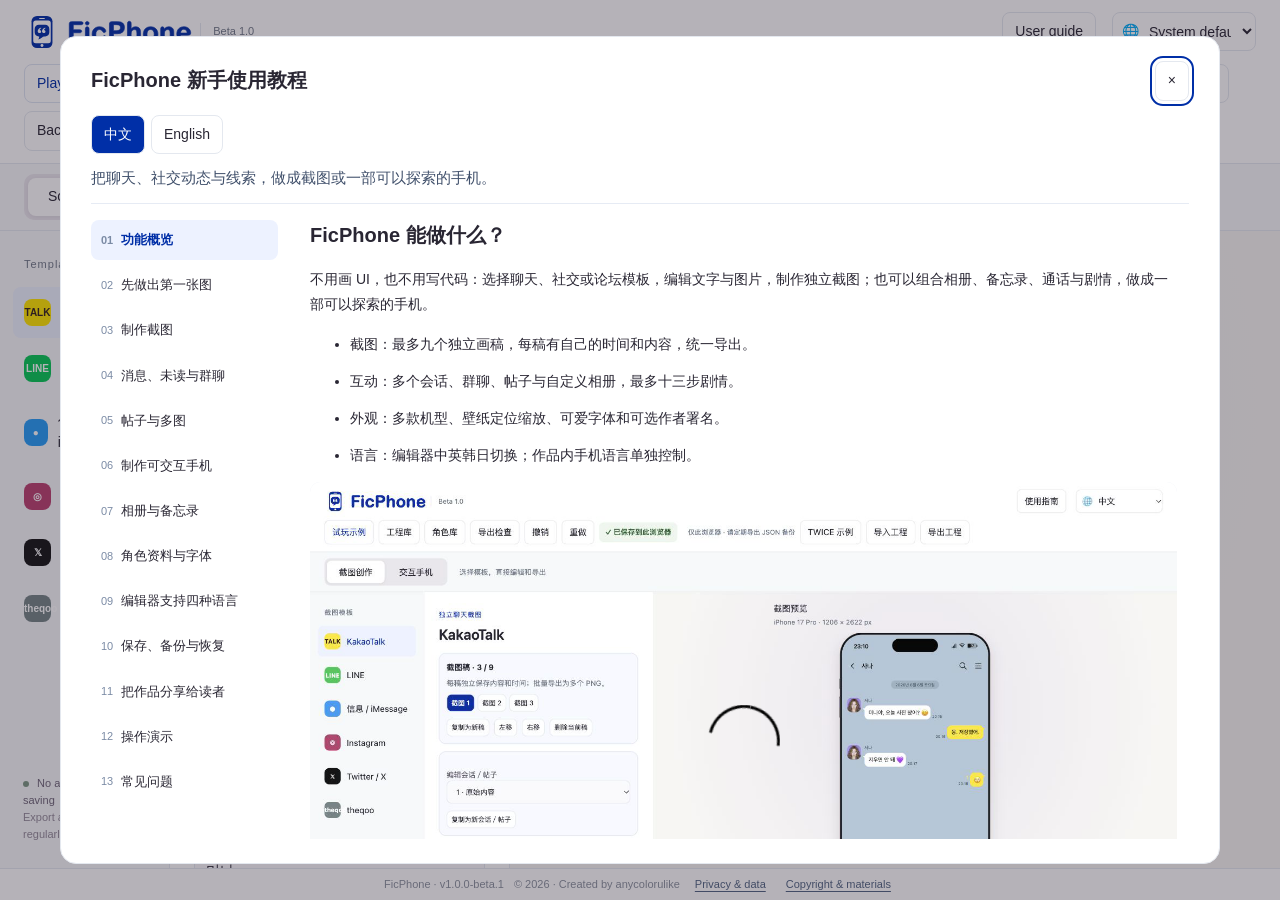
==== docs/index.html @ 951f6aad "Publish FicPhone Beta 1.0" ====
<!doctype html>
<html lang="zh-CN"><head><meta charset="utf-8"><meta name="viewport" content="width=device-width,initial-scale=1"><title>FicPhone · 创作工作台</title><meta name="description" content="在浏览器里制作聊天截图、社交媒体与论坛体，或可探索的手机故事。工程保存在本机。"><link rel="icon" type="image/svg+xml" href="logo.svg"><link rel="stylesheet" href="app.css"><script src="vendor/html2canvas.min.js" defer></script><script src="icons.js" defer></script><script src="story.js" defer></script><script src="render.js" defer></script><script src="demo-media.js" defer></script><script src="feedback-config.js" defer></script><script src="fonts.js" defer></script><script src="font-licenses.js" defer></script><script src="guide.js" defer></script><script src="provided-gallery.js" defer></script><script src="app.js" defer></script><script src="locales.js" defer></script><script src="i18n.js" defer></script></head>
<body>
 <header class="topbar"><div class="brand"><img class="brandmark" src="logo.svg" alt="FicPhone 标志" width="36" height="36"><img class="brand-wordmark" src="wordmark.svg" alt="FicPhone"><span class="version">Beta 1.0</span></div><div class="topbar-settings"><button id="feedback" hidden>留言板</button><button id="help">使用指南</button><label class="ui-language-label" title="界面语言 / Interface language"><span>界面语言</span><select id="ui-language" aria-label="界面语言"><option value="auto">跟随系统</option><option value="zh">中文</option><option value="en">English</option><option value="ko">한국어</option><option value="ja">日本語</option></select></label></div><div class="projecttools"><a class="demo-link" href="demo.html">试玩示例</a><button id="projects">工程库</button><button id="characters">角色库</button><button id="preflight">导出检查</button><button id="undo" title="撤销">撤销</button><button id="redo" title="重做">重做</button><span id="save-status" role="status">正在载入…</span><span class="save-scope">仅此浏览器 · 请定期导出 JSON 备份</span><button id="load-demo">TWICE 示例</button><button id="import">导入工程</button><button id="backup">导出工程</button><input id="import-file" type="file" accept="application/json,.json" hidden></div></header>
 <div class="modebar"><div class="modes" aria-label="创作方式"><button data-mode="screenshot" aria-pressed="true">截图创作</button><button data-mode="phone" aria-pressed="false">交互手机</button></div><span id="mode-caption">选择模板，直接编辑和导出</span></div>
 <div class="workspace"><aside class="library" aria-label="模板与内容"><div class="navlabel" id="nav-label">截图模板</div><nav id="navigation"></nav><div class="local-note"><span class="local-dot"></span> 无需注册 · 本机保存<br><span>记得导出工程备份</span></div></aside><main class="editor"><div class="editorheading"><span id="editor-eyebrow">聊天模板</span><h1 id="editor-title">KakaoTalk</h1></div><form id="editor-form" autocomplete="off"></form></main><section class="previewarea" aria-label="作品预览"><div class="previewtop"><div><span id="preview-title">截图预览</span><small id="preview-spec">iPhone 18 Pro</small></div><button id="reset-reader" hidden>重新试玩</button></div><div id="preview-stage"><div id="preview"></div></div><div class="exportbar" id="exportbar"></div><p class="previewhint" id="preview-hint"></p><details id="reader-debug" hidden><summary>剧情试玩记录</summary><div id="reader-debug-body"></div></details></section></div>
 <footer class="site-footer"><span>FicPhone · v1.0.0-beta.1</span><span>© 2026 · Created by anycolorulike</span><button id="privacy-notice">隐私与数据</button><button id="copyright-notice">版权与素材</button></footer>
 <div id="toast" role="status" aria-live="polite"></div>
 <dialog id="export-dialog"><form method="dialog"><div class="dialogtop"><h2>导出截图</h2><button aria-label="关闭">×</button></div><p id="export-summary"></p><div id="export-results"></div><button type="button" id="backup-after-export">另存 JSON 工程备份</button><p class="muted">若浏览器拦截连续下载，可逐张点击保存。PNG 是成品图片；继续编辑请另存 JSON 工程。</p></form></dialog>
<dialog id="info-dialog"><div class="dialogtop"><h2 id="info-title"></h2><form method="dialog"><button aria-label="关闭">×</button></form></div><div id="info-body"></div></dialog></body></html>
---- docs/app.css ----
:root{color-scheme:light;--paper:#f6f5f2;--panel:#fff;--ink:#292633;--muted:#797481;--line:#e6e2e9;--purple:#71568f;--soft:#eee8f4;font:14px/1.55 -apple-system,BlinkMacSystemFont,"Segoe UI","PingFang SC",sans-serif;color:var(--ink);background:var(--paper)}*{box-sizing:border-box}body{margin:0}button,input,select,textarea{font:inherit}button{cursor:pointer;color:inherit;padding:8px 12px;border:1px solid var(--line);background:#fff;border-radius:8px}button:hover{background:var(--soft)}button:focus-visible,input:focus-visible,select:focus-visible,textarea:focus-visible{outline:2px solid var(--purple);outline-offset:3px}button:disabled{opacity:.5;cursor:wait}button.primary{background:var(--purple);color:#fff;border-color:var(--purple)}input,textarea,select{width:100%;padding:10px 11px;border:1px solid var(--line);border-radius:8px;color:var(--ink);background:#faf9fb}textarea{resize:vertical;min-height:115px}textarea.script{min-height:240px}input[type=checkbox]{width:16px;height:16px;accent-color:var(--purple)}input[type=file]{font-size:12px;background:#fff}input[type=color]{height:39px;padding:4px}label{display:block;font-size:12px;color:#625b6b;margin:17px 0 6px}small{font-size:12px}h1,h2,h3,p{margin:0}h1{font-size:24px;font-weight:600}h2{font-size:20px}h3{font-size:14px;margin:22px 0 6px}.topbar{min-height:76px;display:flex;justify-content:space-between;align-items:center;padding:16px 28px;background:#fff;border-bottom:1px solid var(--line);gap:16px;flex-wrap:wrap}.brand{display:flex;align-items:center;gap:12px}.brand strong{letter-spacing:2px}.brandmark{width:30px;height:30px;border-radius:8px;background:var(--purple);color:#fff;display:grid;place-items:center;font-weight:600}.version{font-size:11px;color:var(--muted);border-left:1px solid var(--line);padding-left:12px}.projecttools{display:flex;align-items:center;gap:8px;flex-wrap:wrap}.projecttools #save-status{font-size:11px;color:var(--muted);margin-right:10px}.modebar{padding:16px 28px;display:flex;gap:20px;align-items:center;border-bottom:1px solid var(--line);flex-wrap:wrap}.modes{display:flex;padding:4px;background:#eae6ed;border-radius:10px;gap:4px}.modes button{border:0;background:transparent;padding:8px 20px}.modes button[aria-pressed=true]{background:#fff;box-shadow:0 1px 4px #28203012}.modebar>span{color:var(--muted);font-size:12px}.workspace{display:grid;grid-template-columns:170px minmax(270px,340px) minmax(380px,1fr);max-width:1600px;margin:0 auto;min-height:calc(100vh - 150px)}.library{border-right:1px solid var(--line);padding:25px 13px;display:flex;flex-direction:column}.navlabel{font-size:11px;letter-spacing:1px;color:var(--muted);padding:0 11px 14px}nav{display:flex;flex-direction:column;gap:5px}nav button{display:flex;align-items:center;gap:10px;text-align:left;border-color:transparent;background:transparent;padding:11px 10px}nav button[aria-current=true]{color:var(--purple);background:var(--soft)}.templateicon{display:grid;place-items:center;font-size:10px;font-weight:700;width:27px;height:27px;border-radius:8px;color:#fff;background:#56515e}.templateicon.kakao{background:#fee500;color:#35221c}.templateicon.line{background:#06c755}.templateicon.imessage{background:#269cf6}.templateicon.instagram{background:#ba416f}.templateicon.x{background:#151515}.templateicon.forum{background:#758485}.local-note{font-size:11px;color:#6e6577;margin-top:auto;padding:50px 10px 0}.local-note>span:not(.local-dot){color:#938b99}.local-dot{width:6px;height:6px;display:inline-block;margin-right:5px;background:#7d9783;border-radius:50%}.editor{padding:25px 24px 40px;background:#fff;border-right:1px solid var(--line);min-width:0}.editorheading>span{font-size:11px;color:var(--purple);letter-spacing:1px}.editorheading h1{margin-top:5px}.helper{font-size:12px;color:var(--muted);margin-top:7px}.fieldrow{display:grid;grid-template-columns:1fr 1fr;gap:12px}.checkrow{display:flex;align-items:center;gap:9px;margin:12px 0;color:var(--ink);font-size:13px}.formdivider{border:0;border-top:1px solid var(--line);margin:24px 0}.actions{display:flex;gap:8px;flex-wrap:wrap;margin-top:12px}.appsettings{border-bottom:1px solid var(--line);padding:9px 0}.appsettings summary{cursor:pointer;font-size:13px}.appsettings label{margin-top:12px}.previewarea{padding:25px 35px 40px;min-width:0;background:radial-gradient(ellipse at 50% 28%,#ece6f0 0%,#f7f6f3 67%)}.previewtop{max-width:470px;margin:0 auto 22px;display:flex;justify-content:space-between;align-items:center;gap:15px}.previewtop small{display:block;color:var(--muted);font-size:11px;margin-top:3px}#preview-stage{display:flex;justify-content:center;padding:8px 10px 12px}#preview{max-width:100%;width:402px;min-width:0}.exportbar{display:flex;justify-content:center;gap:8px;flex-wrap:wrap;margin:28px auto 0;max-width:470px}.exportbar button{font-size:12px}.previewhint{font-size:11px;text-align:center;color:var(--muted);margin:12px auto;max-width:420px}#toast{position:fixed;bottom:24px;left:50%;transform:translateX(-50%);z-index:200;background:#332a3e;color:#fff;border-radius:10px;padding:12px 20px;box-shadow:0 8px 30px #0002;max-width:calc(100% - 30px);font-size:13px;display:none}#toast.visible{display:block}dialog{border:1px solid var(--line);border-radius:16px;padding:24px;width:560px;max-width:calc(100% - 28px);color:var(--ink)}dialog::backdrop{background:#21192a55}.dialogtop{display:flex;justify-content:space-between;align-items:center;margin-bottom:14px}.muted{font-size:12px;color:var(--muted);margin-top:16px}#export-results{display:grid;grid-template-columns:repeat(3,1fr);gap:12px;margin-top:16px}#export-results a{color:var(--purple);text-align:center;font-size:12px;text-decoration:none}#export-results img{width:100%;max-height:200px;object-fit:contain;background:var(--paper);border:1px solid var(--line);display:block;margin-bottom:7px}.assetclear{font-size:11px;padding:4px 8px;margin-top:5px}.subhead{display:flex;align-items:center;justify-content:space-between;margin-top:20px}.subhead h3{margin:0}.subhead button{font-size:11px}
@media(min-width:1300px){.workspace{grid-template-columns:190px 380px minmax(420px,1fr)}.previewarea{padding-top:30px}}
@media(max-width:940px){.workspace{grid-template-columns:minmax(260px,1fr) minmax(330px,1fr)}.library{grid-column:1/-1;flex-direction:row;align-items:center;gap:12px;padding:10px 16px;border-bottom:1px solid var(--line)}nav{flex-direction:row;flex-wrap:wrap;gap:4px}.navlabel,.local-note{display:none}nav button{font-size:12px;padding:6px 8px}.templateicon{width:22px;height:22px}.previewarea{padding-inline:20px}.topbar{padding-inline:18px}.modebar{padding-inline:18px}}
@media(max-width:650px){.workspace{display:flex;flex-direction:column}.library{display:block}.editor{border-right:0;border-bottom:1px solid var(--line);padding:20px}.previewarea{padding:24px 15px}.topbar{padding:14px;gap:12px}.brand{gap:8px}.version{display:none}.projecttools #save-status{flex-basis:100%;margin:0}.projecttools button{font-size:12px;padding:6px 9px}.modebar{padding:12px 14px;gap:10px}.modebar>span{font-size:11px}input,textarea,select{font-size:16px}.modes button{padding:8px 16px}.previewtop{max-width:402px}#export-results{grid-template-columns:repeat(2,1fr)}}

/* The editor scrolls independently; the entire phone fits the remaining viewport. */
:root{--purple:#002fa7;--soft:#edf2ff;--paper:#f7f8fa;--line:#e4e8ef;--muted:#707987}
.brandmark{width:36px;height:36px;display:block;background:none;border-radius:9px}.brand strong{letter-spacing:1.5px}
.topbar{min-height:66px;padding:12px 24px}.modebar{padding:10px 24px}.site-footer{height:30px;display:flex;align-items:center;justify-content:center;gap:12px;border-top:1px solid var(--line);background:#fff;font-size:10px;color:#707987}.site-footer span{color:#8b929e}
@media(min-width:651px){body{height:100dvh;overflow:hidden}.workspace{height:calc(100dvh - var(--chrome-height,158px));min-height:0}.editor,.library{height:100%;overflow-y:auto}.previewarea{height:100%;display:flex;flex-direction:column;overflow:hidden;padding:16px 22px 12px}.previewtop{width:100%;margin:0 auto 10px;flex:none}#preview-stage{flex:1;min-height:0;overflow:hidden;padding:0 8px;align-items:center}#preview{width:100%!important;height:100%;display:flex;align-items:center;justify-content:center}.exportbar{margin:12px auto 0;flex:none}.previewhint{margin:6px auto 0;flex:none}}
@media(min-width:651px) and (max-width:940px){.workspace{grid-template-rows:auto minmax(0,1fr)}.library{height:auto;overflow:visible}.editor,.previewarea{grid-row:2;min-height:0}}
@media(max-width:650px){.previewarea{height:calc(100dvh - 45px);min-height:540px;display:flex;flex-direction:column}#preview-stage{flex:1;min-height:0;padding:0}#preview{height:100%;display:flex;align-items:center;justify-content:center}.exportbar{margin:12px auto 0}.site-footer{height:40px}.previewtop{width:100%;margin-bottom:10px}}
#reader-debug{font-size:11px;flex:none;max-height:120px;overflow:auto;color:#607080;margin:8px auto 0;width:100%;max-width:470px}#reader-debug summary{cursor:pointer}#reader-debug-body{padding:7px 0;white-space:pre-wrap}
.story-intro{background:#f1f5ff;border:1px solid #dce5ff;border-radius:12px;padding:14px;margin:12px 0}.story-intro strong{color:#002fa7}.story-count{font-size:12px;color:#002fa7}.story-step{border:1px solid var(--line);border-radius:12px;margin:12px 0;padding:12px;background:#fff}.story-step>summary{cursor:pointer;display:flex;gap:8px;align-items:center;font-weight:600;font-size:13px}.step-number{display:grid;place-items:center;background:#edf2ff;color:#002fa7;border-radius:6px;width:23px;height:23px;flex:none}.story-step label{margin-top:12px}.story-actions{border-left:2px solid #e5ebfa;padding-left:12px;margin:14px 0}.story-action{padding:8px 0;border-bottom:1px solid #edf0f5}.story-action .actions{margin-top:8px}.story-controls{display:flex;gap:6px;flex-wrap:wrap;margin-top:14px}.story-controls button{padding:5px 8px;font-size:11px}.story-warning{padding:10px 12px;color:#965700;background:#fff8e9;border-radius:8px;font-size:12px;margin:8px 0}.story-step .helper{font-size:11px}.story-step input,.story-step select{font-size:12px}.story-step textarea{min-height:82px;font-size:13px}

.brand-wordmark{height:23px;width:auto;max-width:130px;display:block}.brand{gap:8px}

.demo-link{font-size:12px;padding:8px 12px;border:1px solid #dce3f1;border-radius:8px;color:#002fa7;background:#fff;text-decoration:none;white-space:nowrap}

/* Beta workspace additions */
.projecttools #save-status{font-size:12px;font-weight:600;padding:7px 10px;background:#eef6ed;border-radius:8px;color:#286332}.projecttools #save-status[data-status=error]{background:#fff0ef;color:#a52323}.projecttools #save-status[data-status=pending],.projecttools #save-status[data-status=saving]{background:#fff5db;color:#805600}.beta-panel{padding:12px;border:1px solid #dce5f5;border-radius:12px;margin:12px 0;background:#f7f9ff}.beta-panel strong{font-size:13px}.sheet-tabs{display:flex;flex-wrap:wrap;gap:5px;margin-top:8px}.sheet-tabs [aria-pressed=true]{background:#002fa7;color:white}.beta-panel button{font-size:11px;padding:5px 7px}.asset-thumbs{display:grid;grid-template-columns:repeat(3,1fr);gap:6px;margin-top:10px}.asset-thumbs img{width:100%;height:64px;object-fit:cover;border-radius:6px}.asset-thumbs button{font-size:10px;padding:3px}#info-dialog{width:720px;max-height:85dvh;overflow:auto}#info-dialog .dialogtop{position:sticky;top:-24px;background:white;padding:12px 0;z-index:1}#info-body p,#info-body li{font-size:14px;line-height:1.8;margin:12px 0}#info-body h3{font-size:17px;scroll-margin-top:80px}.guide-nav{flex-direction:row;flex-wrap:wrap}.guide-nav a{padding:6px 10px;border-radius:8px;background:#edf2ff;color:#002fa7}.version{white-space:nowrap}@media(max-width:650px){.version{display:inline-block}.projecttools{gap:5px}.projecttools #save-status{flex-basis:auto}}

.ui-language-label{display:flex;align-items:center;gap:6px;margin:0;font-size:11px}.ui-language-label select{padding:6px;width:105px}.message-edit{padding:10px;border-left:2px solid #dce5ff;margin:10px 0}.message-edit textarea{min-height:60px}

/* Brand and language share the top row; project actions occupy the next row. */
.topbar{display:grid;grid-template-columns:minmax(0,1fr) auto;gap:12px 16px;align-items:center}
.topbar>.brand{grid-column:1;grid-row:1;min-width:0}
.topbar>.ui-language-label{grid-column:2;grid-row:1;justify-self:end;font-size:14px;color:var(--ink);white-space:nowrap}
.topbar>.ui-language-label select{font-size:inherit;width:112px}
.topbar>.projecttools{grid-column:1/-1;grid-row:2}
@media(max-width:650px){.topbar>.ui-language-label{font-size:12px}.topbar>.ui-language-label select{width:90px}}
@media(max-width:480px){.topbar{column-gap:8px}.topbar .brand-wordmark{max-width:90px;height:auto}.topbar .version{display:none}.topbar>.ui-language-label{gap:4px}.topbar>.ui-language-label select{width:82px}}

.topbar>.topbar-settings{grid-column:2;grid-row:1;display:flex;align-items:center;gap:16px;justify-self:end}.topbar-settings .ui-language-label{font-size:14px;color:var(--ink);white-space:nowrap}.topbar-settings .ui-language-label select{font-size:inherit;width:112px}.topbar-settings #help{white-space:nowrap}@media(max-width:650px){.topbar-settings .ui-language-label,.topbar-settings #help{font-size:12px}.topbar-settings .ui-language-label select{width:90px}.topbar>.topbar-settings{gap:8px}}@media(max-width:480px){.topbar-settings .ui-language-label>span{position:absolute;width:1px;height:1px;overflow:hidden;clip-path:inset(50%)}.topbar-settings .ui-language-label select{width:83px}.topbar-settings #help{padding:6px}.topbar>.topbar-settings{gap:4px}}

/* One compact language control, with an accessible label rather than a second item. */
.topbar-settings .ui-language-label{position:relative;display:block;margin:0}
.topbar-settings .ui-language-label>span{position:absolute;width:1px;height:1px;padding:0;overflow:hidden;clip-path:inset(50%);white-space:nowrap}
.topbar-settings .ui-language-label::before{content:'🌐';position:absolute;left:10px;top:50%;transform:translateY(-50%);font-size:14px;pointer-events:none;z-index:1}
.topbar-settings .ui-language-label select{width:144px;padding:8px 8px 8px 32px;background:#fff;min-height:39px;cursor:pointer}
@media(max-width:650px){.topbar-settings .ui-language-label select{width:129px;min-height:34px;padding-block:6px}}
@media(max-width:480px){.topbar-settings .ui-language-label select{width:122px}.topbar>.topbar-settings{gap:6px}}

/* Demo link uses the same type and spacing as neighboring toolbar buttons. */
.projecttools .demo-link{font:inherit;padding:8px 12px;display:inline-flex;align-items:center;justify-content:center}
@media(max-width:650px){.projecttools .demo-link{font-size:12px;padding:6px 9px}}

#info-dialog:has(.guide-language-switch){width:980px;padding:24px 30px;max-height:88dvh}#info-body .guide-lead{font-size:18px;color:#40506b;line-height:1.65;margin:20px 0}.guide-language-switch{display:flex;gap:6px}.guide-language-switch [aria-pressed=true]{background:#002fa7;color:#fff}.guide-nav{position:sticky;top:48px;background:#fff;padding:10px 0;z-index:2;gap:6px;border-bottom:1px solid #e4e8ef}.guide-nav a{text-decoration:none;font-size:13px}.guide-figure{margin:20px 0 30px}.guide-figure img{display:block;width:100%;height:auto;border:1px solid #e2e6ed;border-radius:10px}.guide-figure figcaption{font-size:12px;line-height:1.6;color:#657186;margin-top:8px}.guide-language-chips{display:flex;gap:8px;flex-wrap:wrap}.guide-language-chips span{background:#edf2ff;color:#002fa7;border-radius:7px;padding:5px 10px}#info-body video{display:block;width:100%;height:auto;background:#eef2f8;border-radius:10px}#info-body section{scroll-margin-top:110px}#info-body section h3{font-size:20px;margin-top:32px}@media(max-width:650px){#info-dialog:has(.guide-language-switch){padding:16px}.guide-nav{top:52px}}

.album-photo-options{display:grid;grid-template-columns:repeat(3,1fr);gap:6px}.album-photo-options .checkrow{font-size:11px;flex-wrap:wrap}.album-photo-options img{object-fit:cover;border-radius:6px}

#info-dialog:has(.guide-layout){width:1160px;height:min(860px,92dvh);max-height:92dvh;overflow:hidden;display:none}#info-dialog[open]:has(.guide-layout){display:flex;flex-direction:column}#info-dialog:has(.guide-layout)>.dialogtop{flex:none;position:static;margin:0;padding:0 0 14px}#info-dialog:has(.guide-layout)>#info-body{flex:1;min-height:0;display:flex;flex-direction:column}#info-body .guide-lead{font-size:15px;margin:12px 0}.guide-language-switch{flex:none}.guide-layout{display:grid;grid-template-columns:195px minmax(0,1fr);gap:24px;min-height:0;flex:1;border-top:1px solid #e6ebf4;padding-top:16px}.guide-toc{display:flex;flex-direction:column;gap:5px;overflow:auto;align-self:stretch;padding-right:8px}.guide-toc button{text-align:left;border:0;font-size:13px;padding:10px;display:flex;gap:8px;align-items:center}.guide-toc button span{color:#7b8ba5;font-size:11px}.guide-toc [aria-selected=true]{background:#edf2ff;color:#002fa7;font-weight:600}.guide-panel-scroll{min-height:0;overflow:auto;padding-right:12px}.guide-chapter[hidden]{display:none!important}#info-body .guide-chapter h3{margin:0 0 16px}.guide-steps li{padding:3px 0 8px}.guide-note{background:#eff4ff;color:#294368;padding:14px;border-radius:10px}.guide-pagination{display:flex;justify-content:space-between;gap:12px;margin:26px 0 12px}.guide-faq dt{font-weight:600;margin:20px 0 7px}.guide-faq dd{margin:0;line-height:1.8;color:#526078}.guide-shot{position:relative}@media(max-width:700px){.guide-layout{display:flex;flex-direction:column;gap:12px}.guide-toc{flex-direction:row;flex:none;max-height:90px;flex-wrap:nowrap}.guide-toc button{white-space:nowrap}.guide-panel-scroll{flex:1}#info-dialog:has(.guide-layout){padding:16px}}
/* Keep product version and author credit visible in every editor capture. */
.site-footer{position:fixed;left:0;right:0;bottom:0;z-index:40;height:32px;min-height:32px;flex-wrap:wrap;background:#fff;font-size:11px}
@media(max-width:650px){body{padding-bottom:40px}.site-footer{height:40px;min-height:40px;font-size:10px}}


.save-scope{font-size:11px;color:#647187;padding:4px 0}.site-footer button{border:0;background:none;font:inherit;padding:3px 5px;color:#526582;text-decoration:underline;text-underline-offset:3px}.site-footer>span{white-space:nowrap}.site-footer{gap:10px}.site-footer button:hover{color:#002fa7}@media(max-width:650px){.save-scope{flex-basis:100%}.site-footer{height:56px;min-height:56px;gap:2px 8px;padding:5px 10px;align-content:center}body{padding-bottom:56px}}

/* Tutorial marks use the source image coordinate system, never modal offsets. */
.guide-toc{flex-wrap:nowrap;min-height:0}.guide-toc button{flex-shrink:0}
.guide-shot{display:block;position:relative;text-decoration:none}.guide-markup{position:absolute;inset:0;width:100%;height:100%;pointer-events:none;overflow:visible}.guide-markup .guide-target{fill:#f4554812;stroke:#e14537;stroke-width:5}.guide-markup circle{fill:#d9362b;stroke:#fff;stroke-width:3}.guide-markup text{fill:#fff;text-anchor:middle;font:700 28px system-ui,sans-serif}.guide-key{list-style:none;padding:0;margin:12px 0 0;display:grid;gap:8px}.guide-key li{display:flex;gap:8px;align-items:flex-start;font-size:13px;line-height:1.65;color:#40506b}.guide-key li>span{display:inline-flex;align-items:center;justify-content:center;flex:none;width:21px;height:21px;border-radius:50%;background:#d9362b;color:#fff;font:600 12px/1 system-ui,sans-serif;margin-top:1px}
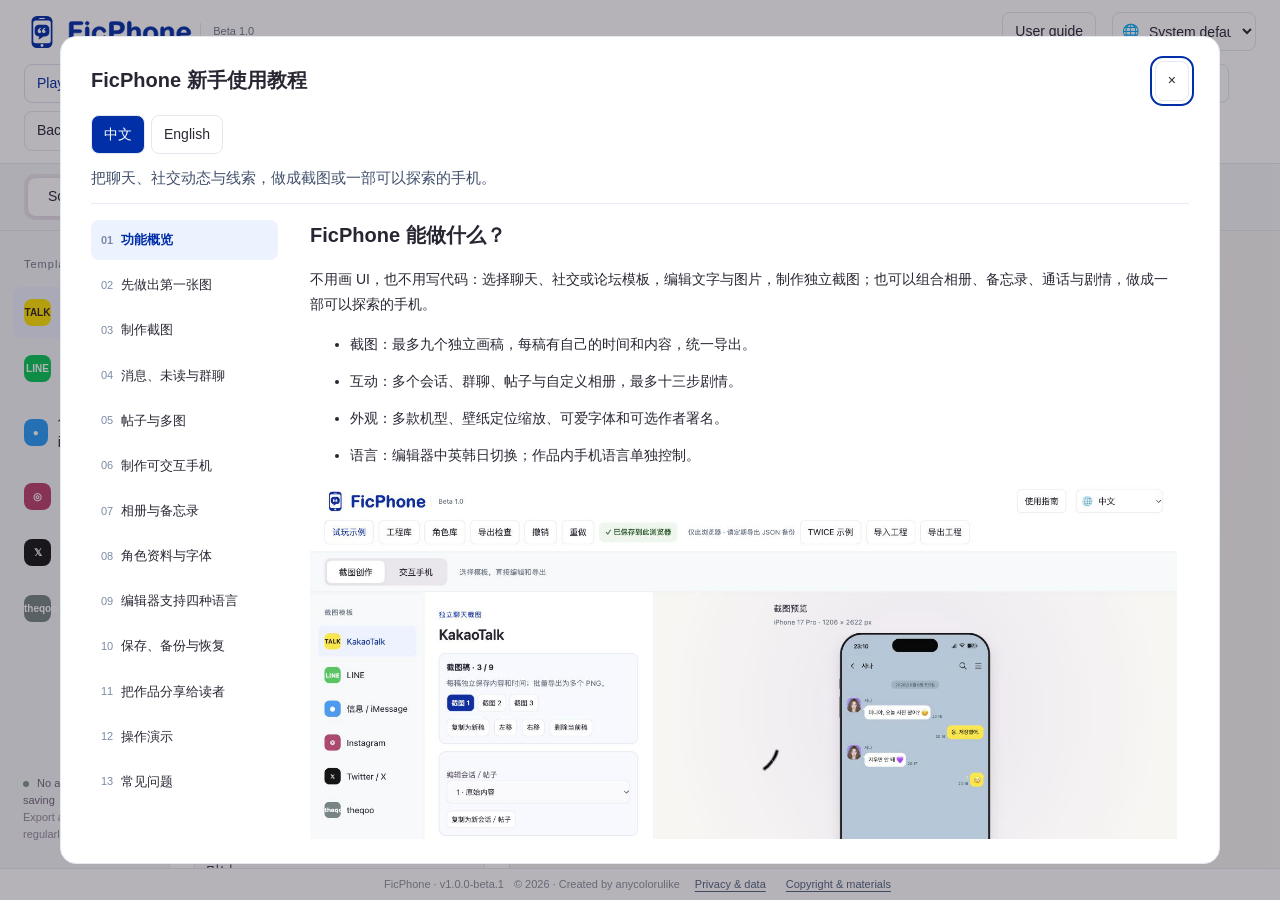
==== commit e8c8976a: "Add files via upload" ====
--- a/docs/index.html
+++ b/docs/index.html
@@ -1,5 +1,5 @@
 <!doctype html>
-<html lang="zh-CN"><head><meta charset="utf-8"><meta name="viewport" content="width=device-width,initial-scale=1"><title>FicPhone · 创作工作台</title><meta name="description" content="在浏览器里制作聊天截图、社交媒体与论坛体，或可探索的手机故事。工程保存在本机。"><link rel="icon" type="image/svg+xml" href="logo.svg"><link rel="stylesheet" href="app.css"><script src="vendor/html2canvas.min.js" defer></script><script src="icons.js" defer></script><script src="story.js" defer></script><script src="render.js" defer></script><script src="demo-media.js" defer></script><script src="feedback-config.js" defer></script><script src="fonts.js" defer></script><script src="font-licenses.js" defer></script><script src="guide.js" defer></script><script src="provided-gallery.js" defer></script><script src="app.js" defer></script><script src="locales.js" defer></script><script src="i18n.js" defer></script></head>
+<html lang="zh-CN"><head><meta charset="utf-8"><meta name="viewport" content="width=device-width,initial-scale=1"><title>FicPhone · 创作工作台</title><meta name="description" content="在浏览器里制作聊天截图、社交媒体与论坛体，或可探索的手机故事。工程保存在本机。"><link rel="icon" type="image/svg+xml" href="logo.svg"><link rel="stylesheet" href="app.css"><script src="vendor/html2canvas.min.js" defer></script><script src="icons.js" defer></script><script src="story.js" defer></script><script src="render.js?v=beta1-fix2" defer></script><script src="demo-media.js" defer></script><script src="feedback-config.js" defer></script><script src="fonts.js" defer></script><script src="font-licenses.js" defer></script><script src="guide.js" defer></script><script src="provided-gallery.js" defer></script><script src="app.js" defer></script><script src="locales.js" defer></script><script src="i18n.js" defer></script></head>
 <body>
  <header class="topbar"><div class="brand"><img class="brandmark" src="logo.svg" alt="FicPhone 标志" width="36" height="36"><img class="brand-wordmark" src="wordmark.svg" alt="FicPhone"><span class="version">Beta 1.0</span></div><div class="topbar-settings"><button id="feedback" hidden>留言板</button><button id="help">使用指南</button><label class="ui-language-label" title="界面语言 / Interface language"><span>界面语言</span><select id="ui-language" aria-label="界面语言"><option value="auto">跟随系统</option><option value="zh">中文</option><option value="en">English</option><option value="ko">한국어</option><option value="ja">日本語</option></select></label></div><div class="projecttools"><a class="demo-link" href="demo.html">试玩示例</a><button id="projects">工程库</button><button id="characters">角色库</button><button id="preflight">导出检查</button><button id="undo" title="撤销">撤销</button><button id="redo" title="重做">重做</button><span id="save-status" role="status">正在载入…</span><span class="save-scope">仅此浏览器 · 请定期导出 JSON 备份</span><button id="load-demo">TWICE 示例</button><button id="import">导入工程</button><button id="backup">导出工程</button><input id="import-file" type="file" accept="application/json,.json" hidden></div></header>
  <div class="modebar"><div class="modes" aria-label="创作方式"><button data-mode="screenshot" aria-pressed="true">截图创作</button><button data-mode="phone" aria-pressed="false">交互手机</button></div><span id="mode-caption">选择模板，直接编辑和导出</span></div>
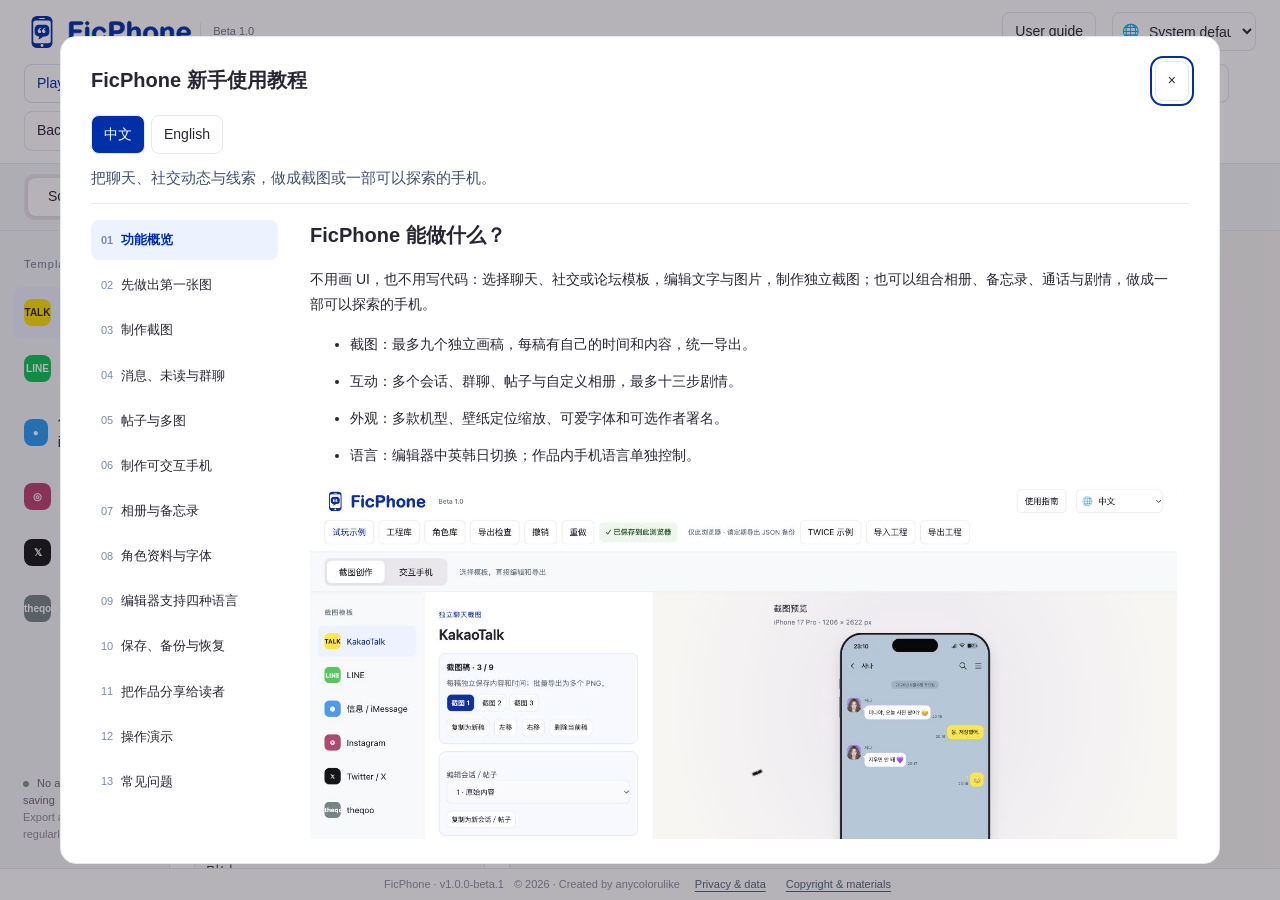
==== commit 9dbaafba: "Add files via upload" ====
--- a/docs/index.html
+++ b/docs/index.html
@@ -1,5 +1,5 @@
 <!doctype html>
-<html lang="zh-CN"><head><meta charset="utf-8"><meta name="viewport" content="width=device-width,initial-scale=1"><title>FicPhone · 创作工作台</title><meta name="description" content="在浏览器里制作聊天截图、社交媒体与论坛体，或可探索的手机故事。工程保存在本机。"><link rel="icon" type="image/svg+xml" href="logo.svg"><link rel="stylesheet" href="app.css"><script src="vendor/html2canvas.min.js" defer></script><script src="icons.js" defer></script><script src="story.js" defer></script><script src="render.js?v=beta1-fix2" defer></script><script src="demo-media.js" defer></script><script src="feedback-config.js" defer></script><script src="fonts.js" defer></script><script src="font-licenses.js" defer></script><script src="guide.js" defer></script><script src="provided-gallery.js" defer></script><script src="app.js" defer></script><script src="locales.js" defer></script><script src="i18n.js" defer></script></head>
+<html lang="zh-CN"><head><meta charset="utf-8"><meta name="viewport" content="width=device-width,initial-scale=1"><title>FicPhone · 创作工作台</title><meta name="description" content="在浏览器里制作聊天截图、社交媒体与论坛体，或可探索的手机故事。工程保存在本机。"><link rel="icon" type="image/svg+xml" href="logo.svg"><link rel="stylesheet" href="app.css"><script src="vendor/html2canvas.min.js" defer></script><script src="icons.js" defer></script><script src="story.js" defer></script><script src="render.js?v=beta1-fix3" defer></script><script src="demo-media.js" defer></script><script src="feedback-config.js" defer></script><script src="fonts.js" defer></script><script src="font-licenses.js" defer></script><script src="guide.js" defer></script><script src="provided-gallery.js" defer></script><script src="app.js" defer></script><script src="locales.js" defer></script><script src="i18n.js" defer></script></head>
 <body>
  <header class="topbar"><div class="brand"><img class="brandmark" src="logo.svg" alt="FicPhone 标志" width="36" height="36"><img class="brand-wordmark" src="wordmark.svg" alt="FicPhone"><span class="version">Beta 1.0</span></div><div class="topbar-settings"><button id="feedback" hidden>留言板</button><button id="help">使用指南</button><label class="ui-language-label" title="界面语言 / Interface language"><span>界面语言</span><select id="ui-language" aria-label="界面语言"><option value="auto">跟随系统</option><option value="zh">中文</option><option value="en">English</option><option value="ko">한국어</option><option value="ja">日本語</option></select></label></div><div class="projecttools"><a class="demo-link" href="demo.html">试玩示例</a><button id="projects">工程库</button><button id="characters">角色库</button><button id="preflight">导出检查</button><button id="undo" title="撤销">撤销</button><button id="redo" title="重做">重做</button><span id="save-status" role="status">正在载入…</span><span class="save-scope">仅此浏览器 · 请定期导出 JSON 备份</span><button id="load-demo">TWICE 示例</button><button id="import">导入工程</button><button id="backup">导出工程</button><input id="import-file" type="file" accept="application/json,.json" hidden></div></header>
  <div class="modebar"><div class="modes" aria-label="创作方式"><button data-mode="screenshot" aria-pressed="true">截图创作</button><button data-mode="phone" aria-pressed="false">交互手机</button></div><span id="mode-caption">选择模板，直接编辑和导出</span></div>
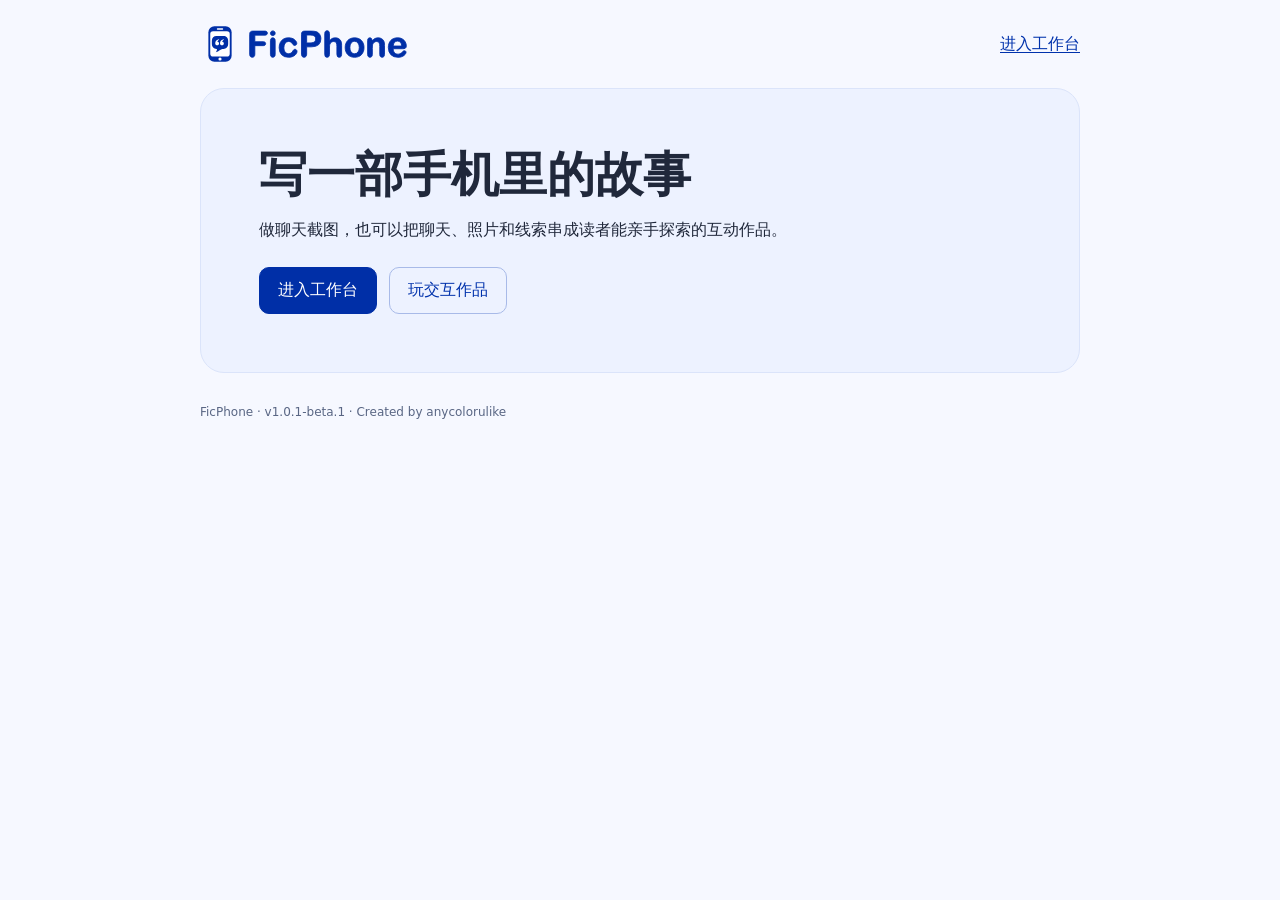
==== commit a279ac3e: "Update FicPhone to v1.0.1-beta.1" ====
--- a/docs/index.html
+++ b/docs/index.html
@@ -1,10 +1,25 @@
 <!doctype html>
-<html lang="zh-CN"><head><meta charset="utf-8"><meta name="viewport" content="width=device-width,initial-scale=1"><title>FicPhone · 创作工作台</title><meta name="description" content="在浏览器里制作聊天截图、社交媒体与论坛体，或可探索的手机故事。工程保存在本机。"><link rel="icon" type="image/svg+xml" href="logo.svg"><link rel="stylesheet" href="app.css"><script src="vendor/html2canvas.min.js" defer></script><script src="icons.js" defer></script><script src="story.js" defer></script><script src="render.js?v=beta1-fix3" defer></script><script src="demo-media.js" defer></script><script src="feedback-config.js" defer></script><script src="fonts.js" defer></script><script src="font-licenses.js" defer></script><script src="guide.js" defer></script><script src="provided-gallery.js" defer></script><script src="app.js" defer></script><script src="locales.js" defer></script><script src="i18n.js" defer></script></head>
+<html lang="zh-CN">
+<head>
+ <meta charset="utf-8">
+ <meta name="viewport" content="width=device-width,initial-scale=1">
+ <meta name="description" content="用 FicPhone 创作捡手机故事，或打开一部虚构的手机，探索聊天与线索。">
+ <title>FicPhone · 创作与试玩</title>
+ <link rel="icon" href="logo.svg">
+ <link rel="stylesheet" href="community.css?v=v1.0.1-beta.1-paging">
+ <script src="analytics.js?v=v1.0.1-beta.1" defer></script>
+ <script src="publishing-config.js?v=v1.0.1-beta.1" defer></script>
+ <script src="community.js?v=v1.0.1-beta.1-paging" defer></script>
+</head>
 <body>
- <header class="topbar"><div class="brand"><img class="brandmark" src="logo.svg" alt="FicPhone 标志" width="36" height="36"><img class="brand-wordmark" src="wordmark.svg" alt="FicPhone"><span class="version">Beta 1.0</span></div><div class="topbar-settings"><button id="feedback" hidden>留言板</button><button id="help">使用指南</button><label class="ui-language-label" title="界面语言 / Interface language"><span>界面语言</span><select id="ui-language" aria-label="界面语言"><option value="auto">跟随系统</option><option value="zh">中文</option><option value="en">English</option><option value="ko">한국어</option><option value="ja">日本語</option></select></label></div><div class="projecttools"><a class="demo-link" href="demo.html">试玩示例</a><button id="projects">工程库</button><button id="characters">角色库</button><button id="preflight">导出检查</button><button id="undo" title="撤销">撤销</button><button id="redo" title="重做">重做</button><span id="save-status" role="status">正在载入…</span><span class="save-scope">仅此浏览器 · 请定期导出 JSON 备份</span><button id="load-demo">TWICE 示例</button><button id="import">导入工程</button><button id="backup">导出工程</button><input id="import-file" type="file" accept="application/json,.json" hidden></div></header>
- <div class="modebar"><div class="modes" aria-label="创作方式"><button data-mode="screenshot" aria-pressed="true">截图创作</button><button data-mode="phone" aria-pressed="false">交互手机</button></div><span id="mode-caption">选择模板，直接编辑和导出</span></div>
- <div class="workspace"><aside class="library" aria-label="模板与内容"><div class="navlabel" id="nav-label">截图模板</div><nav id="navigation"></nav><div class="local-note"><span class="local-dot"></span> 无需注册 · 本机保存<br><span>记得导出工程备份</span></div></aside><main class="editor"><div class="editorheading"><span id="editor-eyebrow">聊天模板</span><h1 id="editor-title">KakaoTalk</h1></div><form id="editor-form" autocomplete="off"></form></main><section class="previewarea" aria-label="作品预览"><div class="previewtop"><div><span id="preview-title">截图预览</span><small id="preview-spec">iPhone 18 Pro</small></div><button id="reset-reader" hidden>重新试玩</button></div><div id="preview-stage"><div id="preview"></div></div><div class="exportbar" id="exportbar"></div><p class="previewhint" id="preview-hint"></p><details id="reader-debug" hidden><summary>剧情试玩记录</summary><div id="reader-debug-body"></div></details></section></div>
- <footer class="site-footer"><span>FicPhone · v1.0.0-beta.1</span><span>© 2026 · Created by anycolorulike</span><button id="privacy-notice">隐私与数据</button><button id="copyright-notice">版权与素材</button></footer>
- <div id="toast" role="status" aria-live="polite"></div>
- <dialog id="export-dialog"><form method="dialog"><div class="dialogtop"><h2>导出截图</h2><button aria-label="关闭">×</button></div><p id="export-summary"></p><div id="export-results"></div><button type="button" id="backup-after-export">另存 JSON 工程备份</button><p class="muted">若浏览器拦截连续下载，可逐张点击保存。PNG 是成品图片；继续编辑请另存 JSON 工程。</p></form></dialog>
-<dialog id="info-dialog"><div class="dialogtop"><h2 id="info-title"></h2><form method="dialog"><button aria-label="关闭">×</button></form></div><div id="info-body"></div></dialog></body></html>
+ <header><a class="site-brand" href="./" aria-label="FicPhone 首页"><img src="logo.svg" width="40" height="40" alt=""><img class="site-wordmark" src="wordmark.svg" width="160" alt="FicPhone"></a><a href="studio.html">进入工作台</a></header>
+ <main>
+  <section class="welcome">
+   <h1>写一部手机里的故事</h1>
+   <p>做聊天截图，也可以把聊天、照片和线索串成读者能亲手探索的互动作品。</p>
+   <div class="links"><a class="primary" href="studio.html">进入工作台</a><a href="works.html">玩交互作品</a></div>
+  </section>
+ </main>
+ <footer>FicPhone · v1.0.1-beta.1 · Created by anycolorulike</footer>
+</body>
+</html>
--- a/docs/community.css
+++ b/docs/community.css
@@ -0,0 +1,26 @@
+*{box-sizing:border-box}
+body{margin:0;background:#f6f8ff;color:#20283b;font:16px/1.55 system-ui,sans-serif}
+a{color:#0032ac;text-underline-offset:3px}
+header,main,footer{width:min(880px,calc(100% - 40px));margin:auto}
+header{padding:24px 0;display:flex;justify-content:space-between;align-items:center;gap:16px}
+header img{display:block;max-width:100%}
+.welcome{padding:clamp(26px,6vw,58px);border:1px solid #dbe4fa;background:#edf2ff;border-radius:24px}
+h1{font-size:clamp(27px,6vw,48px);line-height:1.15;margin:0}
+h2{margin-top:35px}
+.links{display:flex;gap:12px;flex-wrap:wrap;margin-top:24px}
+.links a{padding:10px 18px;border:1px solid #a8bae8;border-radius:10px;text-decoration:none}
+.links .primary{background:#002fa7;color:white;border-color:#002fa7}
+.work-card{padding:16px 20px;border:1px solid #dbe4fa;border-radius:14px;background:#fff}
+.work-card h3{margin:0}
+.work-card p{white-space:pre-wrap;overflow-wrap:anywhere}
+.work-list{display:grid;grid-template-columns:repeat(auto-fit,minmax(min(230px,100%),1fr));gap:12px}
+footer{padding:30px 0;color:#596684;font-size:12px}
+#community-reader{width:100%;height:100dvh;margin:0;display:flex;flex-direction:column}
+#reader-frame{flex:1;min-height:0;width:100%;border:0}
+#reader-status{margin:12px auto}
+
+.site-brand{display:inline-flex;align-items:center;gap:8px;text-decoration:none}
+.site-brand .site-wordmark{width:clamp(95px,22vw,160px);height:auto}
+.community-invite{background:#edf2ff;border:1px solid #dbe4fa;border-radius:12px;padding:13px 16px}
+.work-byline{display:flex;align-items:baseline;gap:10px;flex-wrap:wrap;color:#596684}
+.work-byline time{font-size:12px}
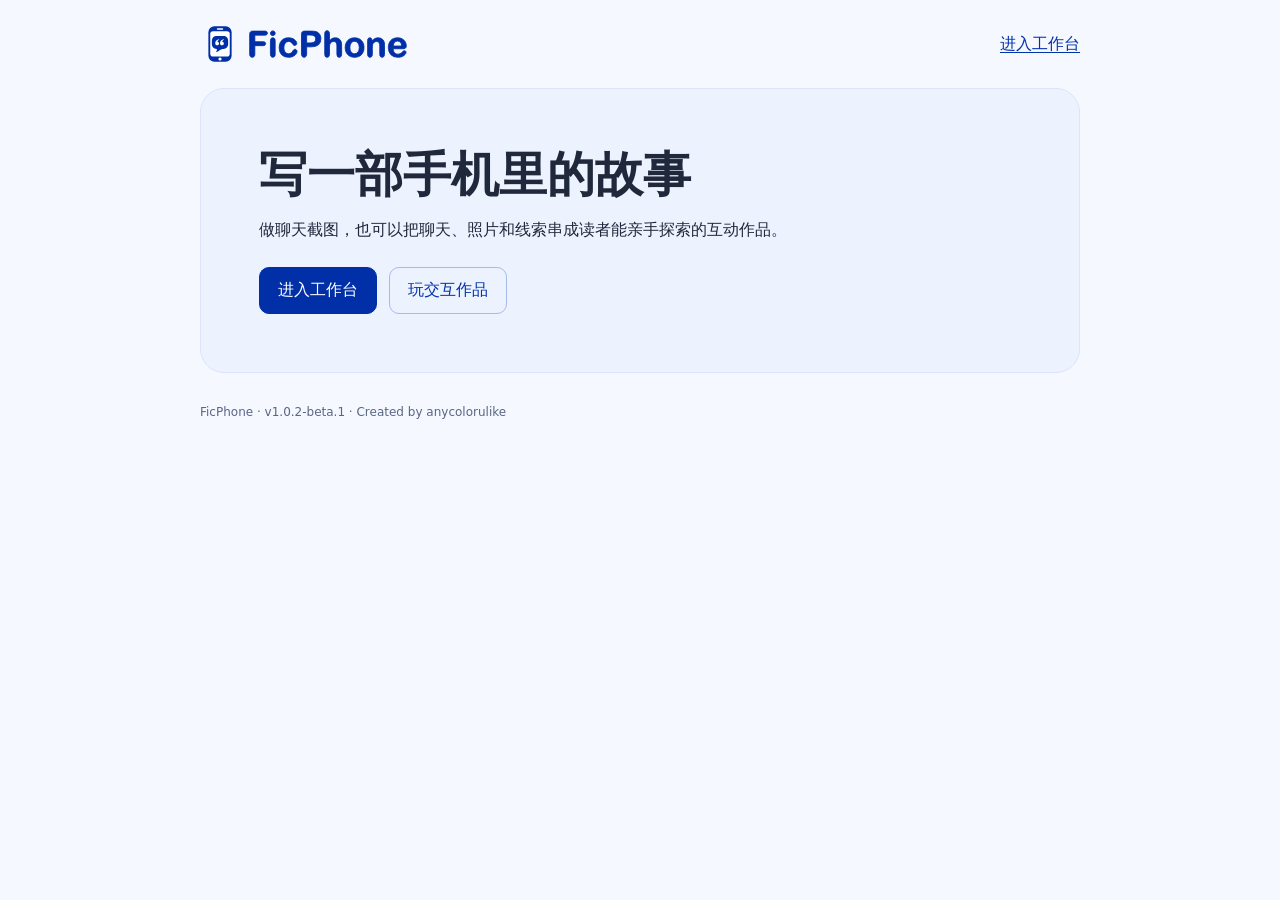
==== commit 5da16d2c: "Update FicPhone to v1.0.2-beta.1" ====
--- a/docs/index.html
+++ b/docs/index.html
@@ -20,6 +20,6 @@
    <div class="links"><a class="primary" href="studio.html">进入工作台</a><a href="works.html">玩交互作品</a></div>
   </section>
  </main>
- <footer>FicPhone · v1.0.1-beta.1 · Created by anycolorulike</footer>
+ <footer>FicPhone · v1.0.2-beta.1 · Created by anycolorulike</footer>
 </body>
 </html>
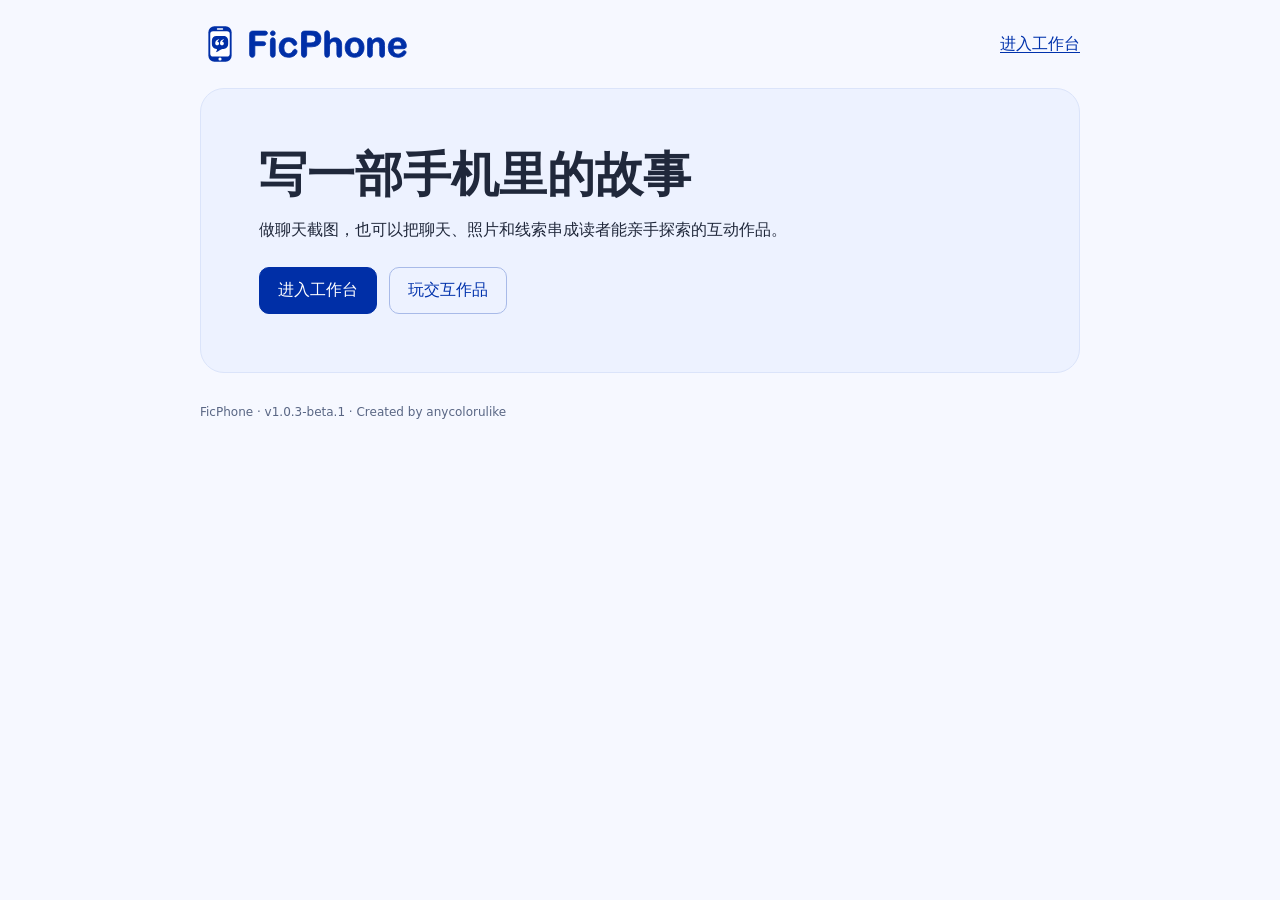
==== commit 0c6263a3: "Update FicPhone to v1.0.3-beta.1" ====
--- a/docs/index.html
+++ b/docs/index.html
@@ -20,6 +20,6 @@
    <div class="links"><a class="primary" href="studio.html">进入工作台</a><a href="works.html">玩交互作品</a></div>
   </section>
  </main>
- <footer>FicPhone · v1.0.2-beta.1 · Created by anycolorulike</footer>
+ <footer>FicPhone · v1.0.3-beta.1 · Created by anycolorulike</footer>
 </body>
 </html>
